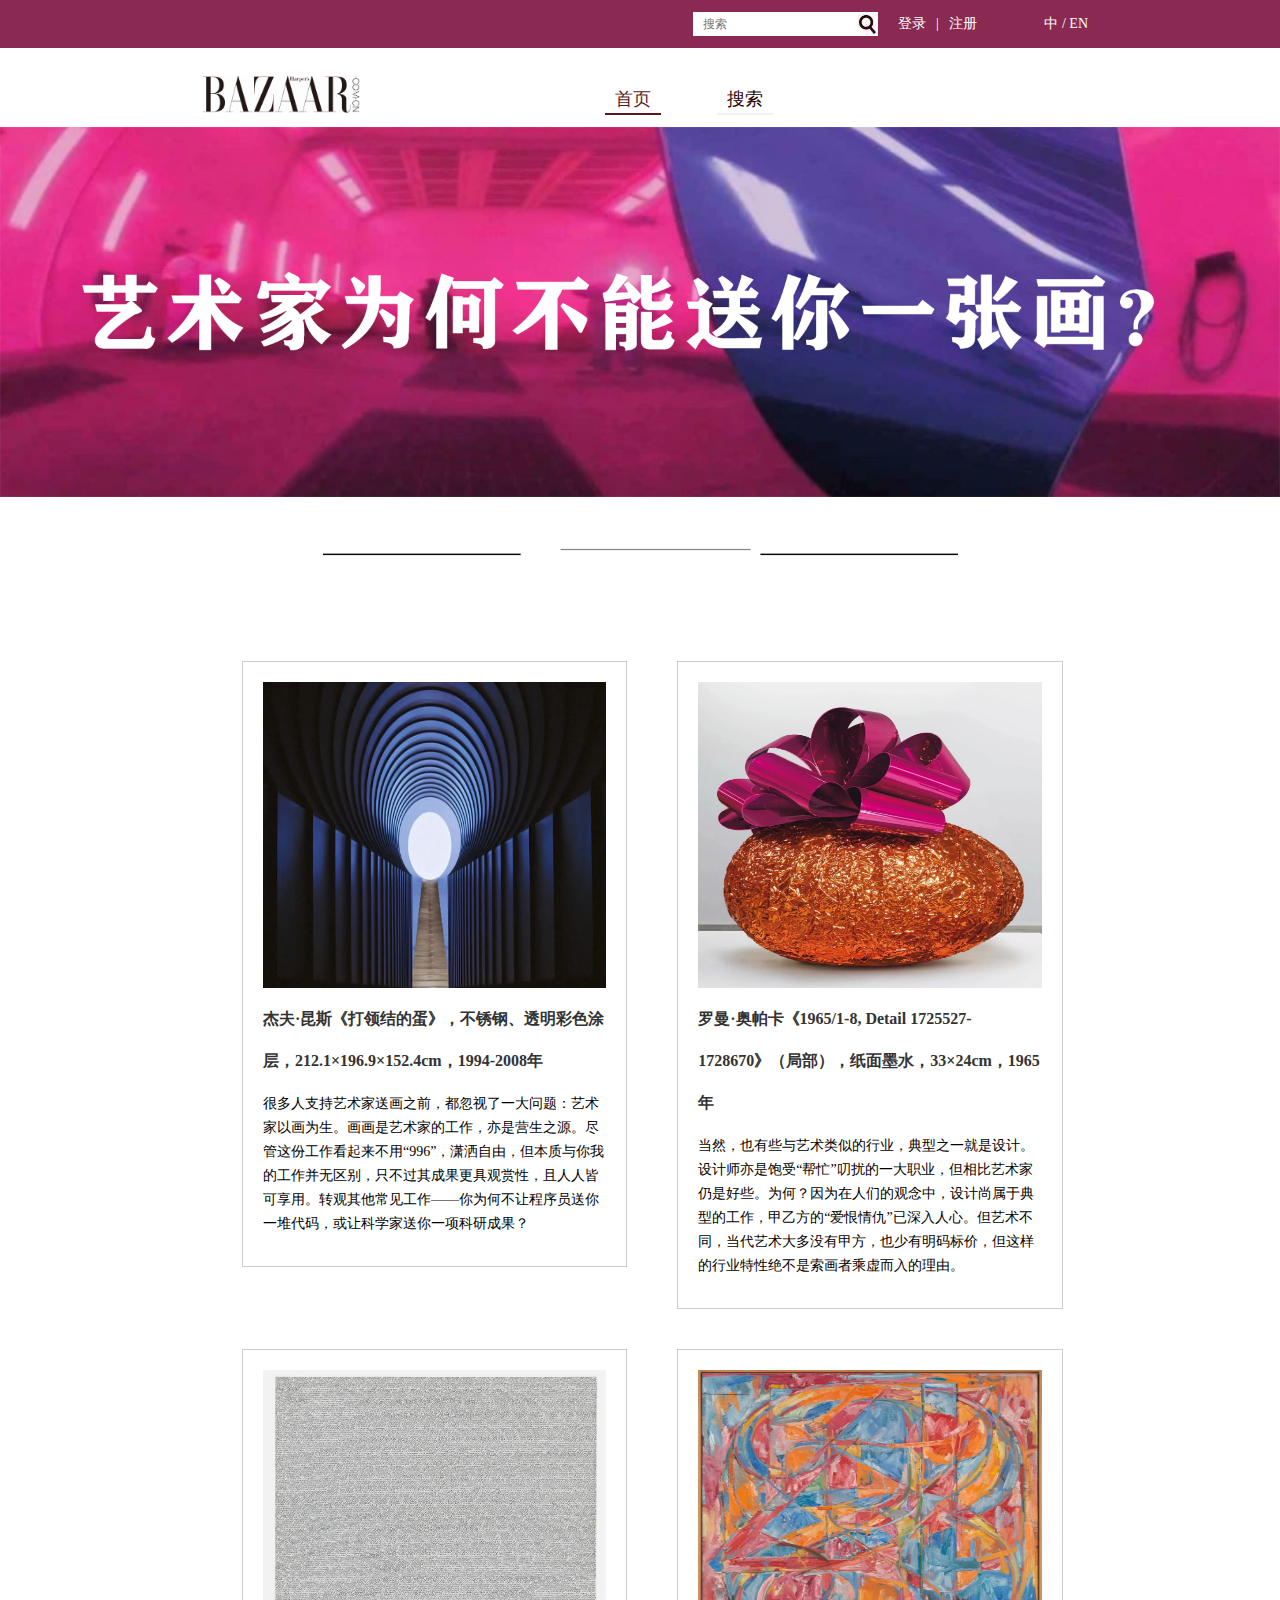
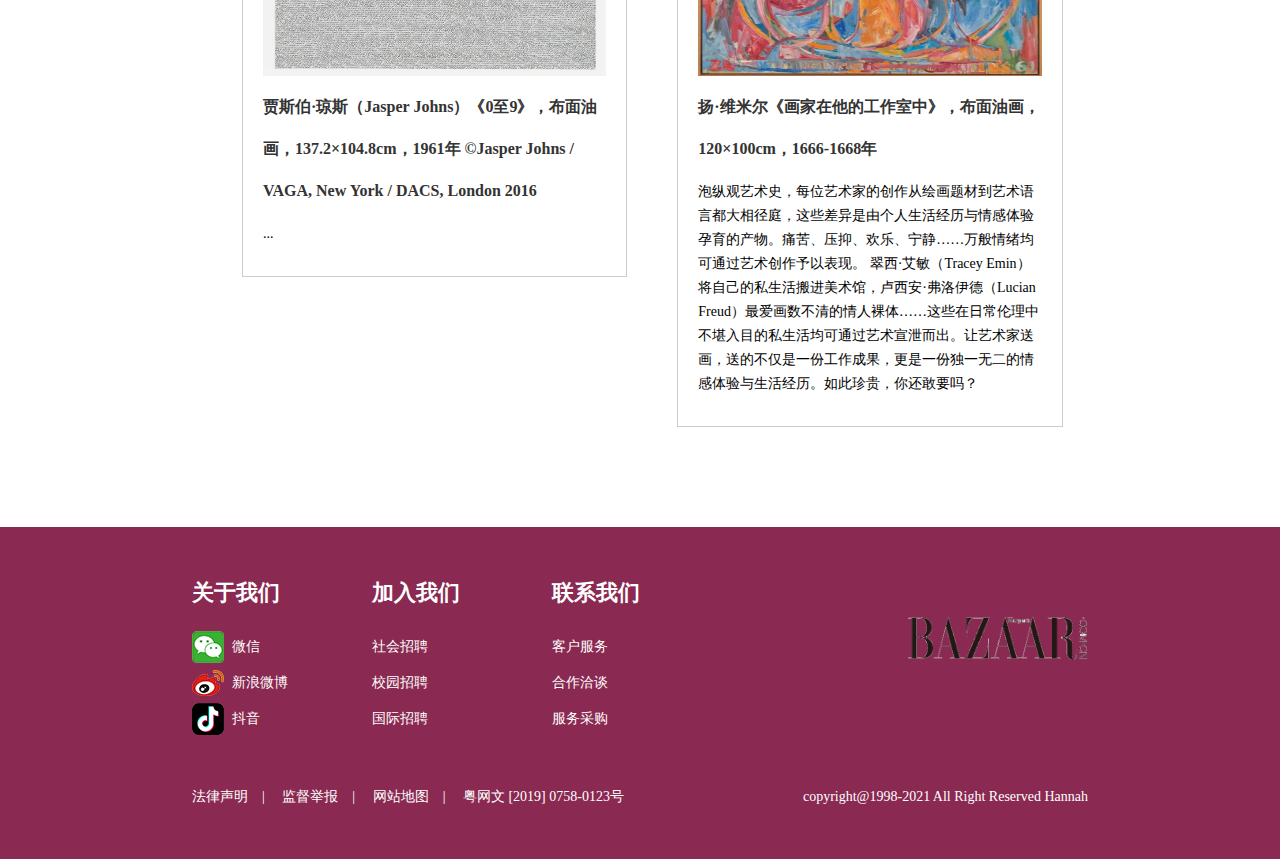
==== page2.html @ 3c737029 "js" ====
<!DOCTYPE html>
   <html>
   <head>
   <meta charset="utf-8">
   <title>艺术家为何不能送你一张画</title>
   <!-- 新 Bootstrap 核心 CSS 文件 -->
<link href="css/bootstrap.min.css" rel="stylesheet">
 
<!-- jQuery文件。务必在bootstrap.min.js 之前引入 -->
<script src="js/jquery.min.js"></script>
 
<!-- 最新的 Bootstrap 核心 JavaScript 文件 -->
<script src="js/bootstrap.min.js"></script>
   <link href="css/style.css" rel="stylesheet">   

</head>

<body>

<div class="top">
    <div class="main">
         <div class="dl">
              <a href="#">登录</a>|<a href="#">注册</a>
              <span>中 / EN</span>
         </div>
         <div class="sy">
             <input type="text" placeholder="搜索"><button><img src="images/button.jpg"></button>
         </div>
    </div>
</div>

<div class="header">
     
</div>

<div class="container">
    <div class="row clearfix">
    <div class="col-md-12 column">
      <div class="main">
         <div class="logo"><img src="images/logo.jpg" width="60%"></div>
         <div class="nav">
               <a href="#" class="hover">首页</a>
                <a href="#" >搜索</a>
         </div>
     </div>
    
    </div>
  </div>
</div>

<div class="banner"><img src="images/datu.png"></div>

<div class="title2"><img src="images/1.gif"></div>

<div class="news">
  
 <ul>
   <li><img src="images/13.png" width="100%" height="306">
   <h4>杰夫·昆斯《打领结的蛋》，不锈钢、透明彩色涂层，212.1×196.9×152.4cm，1994-2008年</h4>
   <p>很多人支持艺术家送画之前，都忽视了一大问题：艺术家以画为生。画画是艺术家的工作，亦是营生之源。尽管这份工作看起来不用“996”，潇洒自由，但本质与你我的工作并无区别，只不过其成果更具观赏性，且人人皆可享用。转观其他常见工作——你为何不让程序员送你一堆代码，或让科学家送你一项科研成果？</p>
   </li>
  
   <li><img src="images/14.png" width="100%" height="306">
   <h4>罗曼·奥帕卡《1965/1-8, Detail 1725527-1728670》（局部），纸面墨水，33×24cm，1965年</h4>
   <p>当然，也有些与艺术类似的行业，典型之一就是设计。设计师亦是饱受“帮忙”叨扰的一大职业，但相比艺术家仍是好些。为何？因为在人们的观念中，设计尚属于典型的工作，甲乙方的“爱恨情仇”已深入人心。但艺术不同，当代艺术大多没有甲方，也少有明码标价，但这样的行业特性绝不是索画者乘虚而入的理由。</p>
   </li>
  <li><img src="images/15.jpg" width="100%" height="306">
   <h4>贾斯伯·琼斯（Jasper Johns）《0至9》，布面油画，137.2×104.8cm，1961年 ©Jasper Johns / VAGA, New York / DACS, London 2016</h4>
   <p> ...</p>
   </li>
  
   <li><img src="images/16.png" width="100%" height="306">
   <h4>扬·维米尔《画家在他的工作室中》，布面油画，120×100cm，1666-1668年</h4>
   <p>泡纵观艺术史，每位艺术家的创作从绘画题材到艺术语言都大相径庭，这些差异是由个人生活经历与情感体验孕育的产物。痛苦、压抑、欢乐、宁静……万般情绪均可通过艺术创作予以表现。

翠西·艾敏（Tracey Emin）将自己的私生活搬进美术馆，卢西安·弗洛伊德（Lucian Freud）最爱画数不清的情人裸体……这些在日常伦理中不堪入目的私生活均可通过艺术宣泄而出。让艺术家送画，送的不仅是一份工作成果，更是一份独一无二的情感体验与生活经历。如此珍贵，你还敢要吗？
</p>
   </li>
  
 </ul>

</div>

<div class="foot">
    <div class="main">
         <div class="foot_top">
             <div class="lj">
                 <dl>
                    <dt>关于我们</dt>
                    <a href="https://mp.weixin.qq.com/s/-acxzPvEfTah5GlTWM8-1g"><dd class="bg">微信 </dd></a>
                    <a href="https://weibo.com/bazaarchina"><dd class="bg1">新浪微博</dd></a>
                    <a href="https://v.douyin.com/esuGpkp/"><dd class="bg2">抖音</dd></a>
                 </dl>
                 
                 <dl>
                    <dt>加入我们</dt>
                    <dd>社会招聘</dd>
                    <dd>校园招聘</dd>
                    <dd>国际招聘</dd>
                 </dl>
                 
                 <dl>
                    <dt>联系我们</dt>
                    <dd>客户服务</dd>
                    <dd>合作洽谈</dd>
                    <dd>服务采购</dd>
                 </dl>
                 
                 
             </div>
             <div class="foot_logo"><img src="images/logo.png" width="180"></div>
         </div>
         <div class="foot_bq">
             <a href="#" style="padding-left:0;">法律声明</a>|
             <a href="#">监督举报</a>| 
             <a href="#">网站地图</a>| 
             <a href="#">粤网文 [2019] 0758-0123号</a>
             <p>copyright@1998-2021 All Right Reserved Hannah</p>
         </div>
    </div>
</div>

</body>
</html>
---- css/style.css ----
@charset "utf-8";
/* CSS Document */
*{ margin: 0; padding: 0px; border: 0;  }
body { font-family:"微软雅黑"; color:#000;}
ol, ul { list-style: none; }
img { border:0;}
a{ text-decoration:none;color:#250101; }
a:link, a:visited { text-decoration: none; }
a:active, a:hover { text-decoration: none;}
.fl{ float:left;}
.fr{ float:right;}
h1,h2,h3,h4,h5{ font-weight:normal; display:block;}
.container{
    width:100%;
}
.top{ width:100%; overflow:hidden; height:48px; background:#8a2951;color:#fff; font-size:14px;}
.main{ width:70%; margin:0 auto; margin-bottom: 1%;overflow: hidden;}

.sy{ float:right; height:24px; background:#fff; margin-top:12px; width:185px;}
.sy input{ width:125px; float:left; padding-left:10px; height:24px; border:none; color:#999; font-size:12px;}
.sy button{ width:50px; float:right; border:none; background:none; height:24px; text-align:right; cursor:pointer;}
.dl{ width:200px; float:right; margin-left:10px;}
.dl a{ color:#fff; font-size:14px; line-height:48px; padding:0 10px;}
.dl span{ color:#fff; font-size:14px; line-height:48px; float:right;}

.header{ width:100%; overflow:hidden; background:#fff; padding:14px 0;}
.logo{ float:left; width:30% }

.nav{ float:left;padding-top: 1%;margin-left: 10%; width:60%}
.nav a{ display:inline-block; padding:0 10px; line-height:28px; font-size:18px; margin-left:10%;border-bottom:2px solid #f2f2f2;}
.nav a:hover ,.nav a.hover{ color:#5a1819; border-bottom:2px solid #5a1819;}



.banner{ width:100%; overflow:hidden;}
.banner img{ width:100%;}

.title{ width:100%; overflow:hidden; padding:20px 0;}
.title img{ width:100%;}



 

.foot{ width:100%; overflow:hidden; background:#8a2951; 
	padding:50px 0 0 0; margin-top:80px;color:#fff;}
.foot_bq{ width:100%; overflow:hidden; padding:30px 0;font-size:14px;color:#fff;}
.foot_bq a{ font-size:14px; color:#fff; padding:0 14px;}
.foot_bq p{ float:right;}
.foot_top{ width:100%; overflow:hidden;}
.foot_logo{ float:right; padding-top:40px;}
.lj{ float:left; width: 65% }
.lj dl{ width:23%; float:left; margin-right:46px;}
.lj dt{ font-size:22px; color:#fff; padding-bottom:20px;}
.lj dd{font-size:14px; color:#fff; line-height:36px;}

.bg{ background:url(../images/f.png) left no-repeat; padding-left:40px;}
.bg1{ background:url(../images/f1.png) left no-repeat; padding-left:40px;}
.bg2{ background:url(../images/f2.png) left no-repeat; padding-left:40px;}




.title2{ overflow:hidden; padding:20px 0;  text-align: center;}

.order{ background: url(../images/1.png); width: 70%;  
    margin: 0 auto;padding-top: 5%; padding-bottom: 5% }

.order .sbg{ background-color :rgba(225,225,225,0.8); width:60%;  
padding-top: 5%; margin: 0 auto; padding-bottom:5%}
.order .sbg li{ width: 70% ; margin-left: 20%; margin-bottom: 20px}

.order .ionp{ width:90%; height: 40px; margin-top: 10px}
.order .sbu{ width: 90%; height: 40px; background-color: #250101; color: #fff;  margin-top: 30px }
.order p{ text-align: center;margin-top: 25px }
.order h4{text-align: center; font-weight: bolder;; font-size: 26px; margin-top: 25px}

 
.news{width: 70%;  margin: 0 auto; overflow: hidden;

}
 
.news ul{ margin-top: 20px ;padding-bottom: 60px;}
.news ul li{  margin-left: 50px; float: left; 
	margin-top: 20px; margin-bottom: 20px; width: 43%;border: 1px solid #ccc; padding: 20px}
.news ul li h4{
		font-size: 16px;
		font-weight: bold;
		color: #333; line-height: 42px
	}
	.news ul li p{  font-size: 14px; line-height: 24px}

  
@media screen and (max-width:960px) {
    
    .news ul li{  margin-left: 50px; float: left; 
    margin-top: 20px; margin-bottom: 20px; width: 100%;border: 1px solid #ccc; padding: 20px}
.news ul li h4{
        font-size: 16px;
        font-weight: bold;
        color: #333; line-height: 42px
    }
    .news ul li p{  font-size: 14px; line-height: 24px}
    .lj{ float:left; width:99% }
.lj dl{ width:33%; float:left; margin-right:1px;}
.foot_logo{ float:left; padding-top:40px;}
}
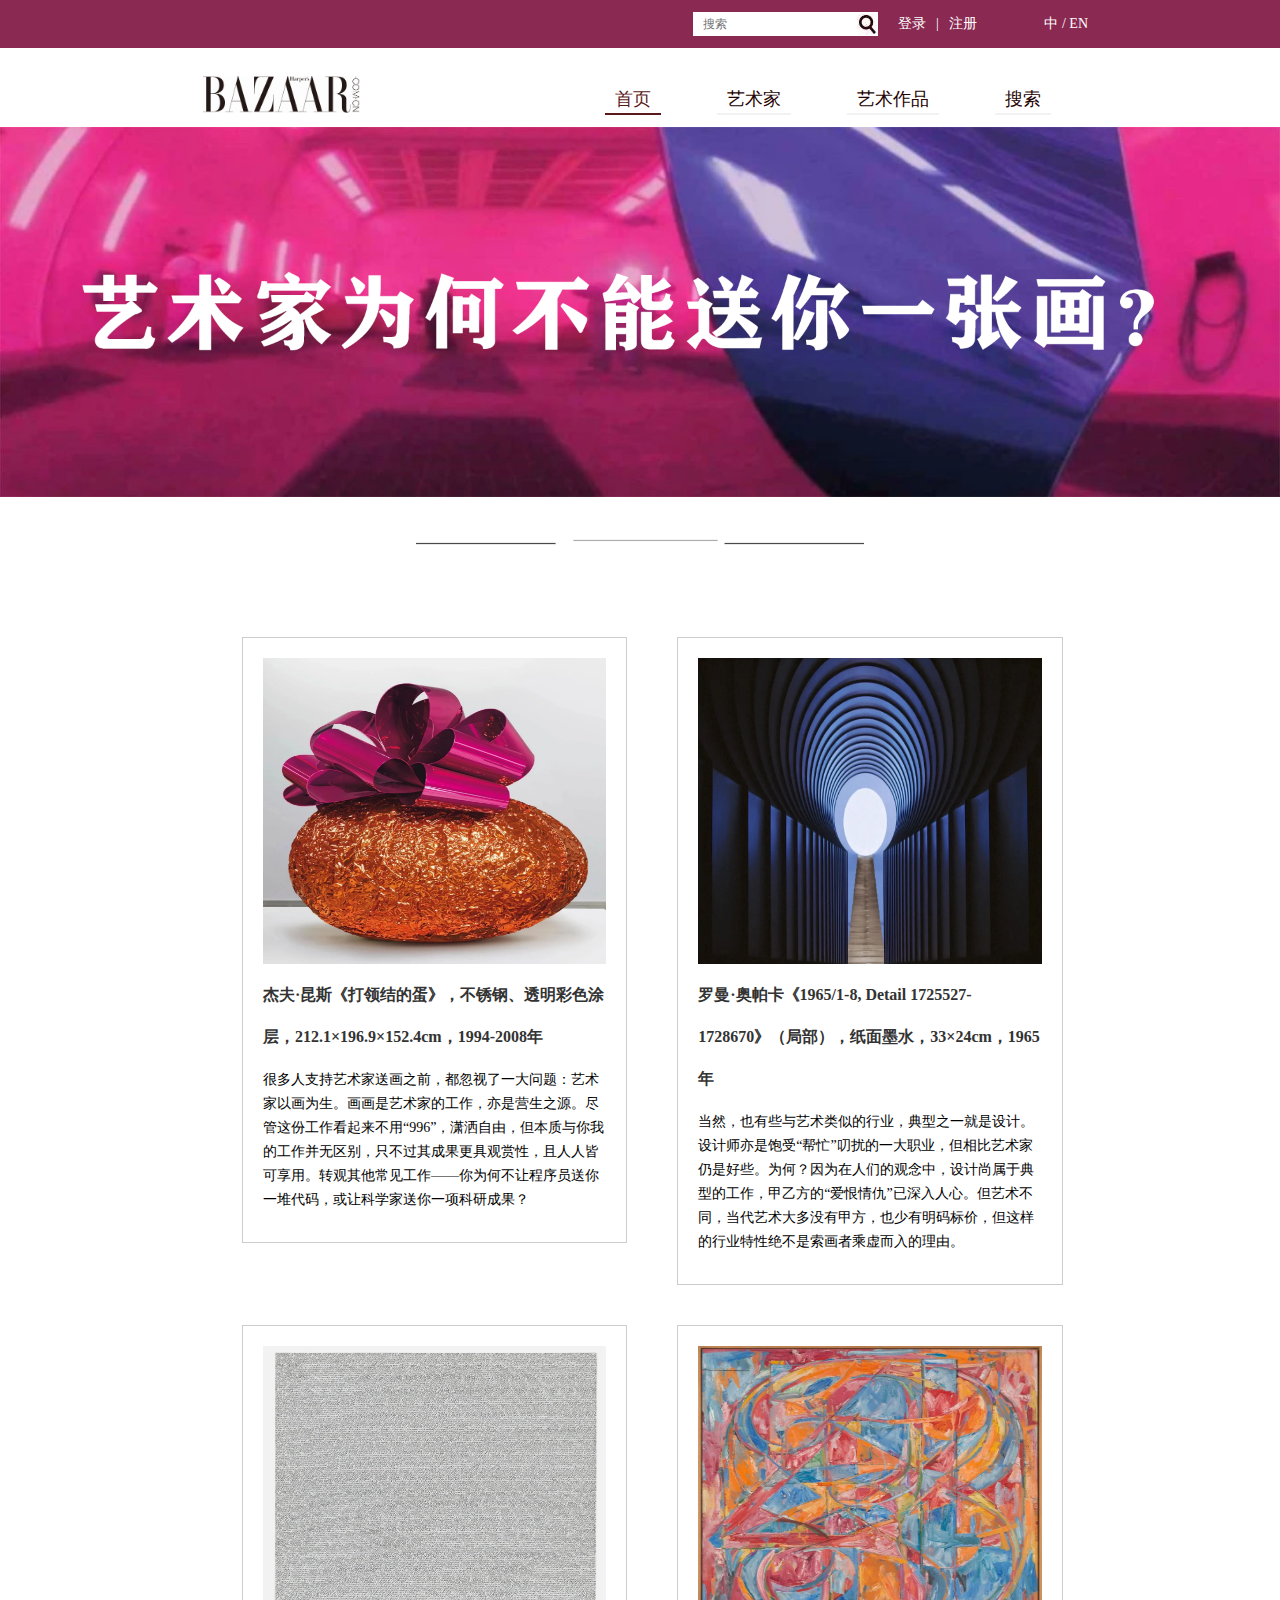
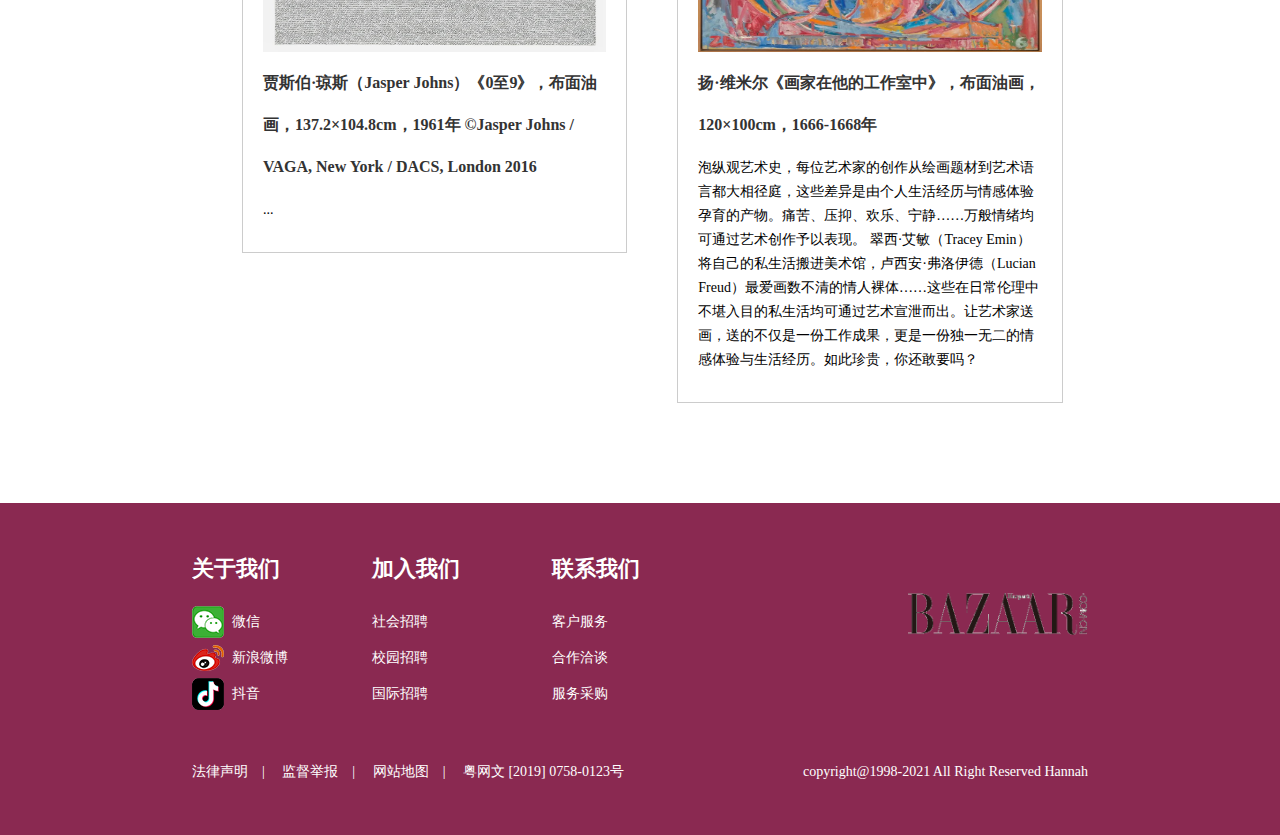
==== commit 2aa89aa0: "change" ====
--- a/page2.html
+++ b/page2.html
@@ -20,7 +20,7 @@
 <div class="top">
     <div class="main">
          <div class="dl">
-              <a href="#">登录</a>|<a href="#">注册</a>
+              <a href="#">登录</a>|<a href="zhuce.html">注册</a>
               <span>中 / EN</span>
          </div>
          <div class="sy">
@@ -39,8 +39,11 @@
       <div class="main">
          <div class="logo"><img src="images/logo.jpg" width="60%"></div>
          <div class="nav">
-               <a href="#" class="hover">首页</a>
+                <a href="index.html" class="hover">首页</a>
+                <a href="#" >艺术家</a>
+                   <a href="page1.html" >艺术作品</a>
                 <a href="#" >搜索</a>
+
          </div>
      </div>
     
@@ -50,7 +53,7 @@
 
 <div class="banner"><img src="images/datu.png"></div>
 
-<div class="title2"><img src="images/1.gif"></div>
+<div class="title2"><img src="images/1.gif" width="35%"></div>
 
 <div class="news">
   
--- a/css/style.css
+++ b/css/style.css
@@ -89,8 +89,20 @@
 		color: #333; line-height: 42px
 	}
 	.news ul li p{  font-size: 14px; line-height: 24px}
+.box{
+   width: 70%;  margin: 2% auto;
+   
+   overflow: hidden;
 
-  
+}
+  .box1{
+   width: 19%;  float: left;  
+   margin-left: 1%
+}
+  .box1 img{
+   width: 100%;  float: left;  
+}
+
 @media screen and (max-width:960px) {
     
     .news ul li{  margin-left: 50px; float: left; 
